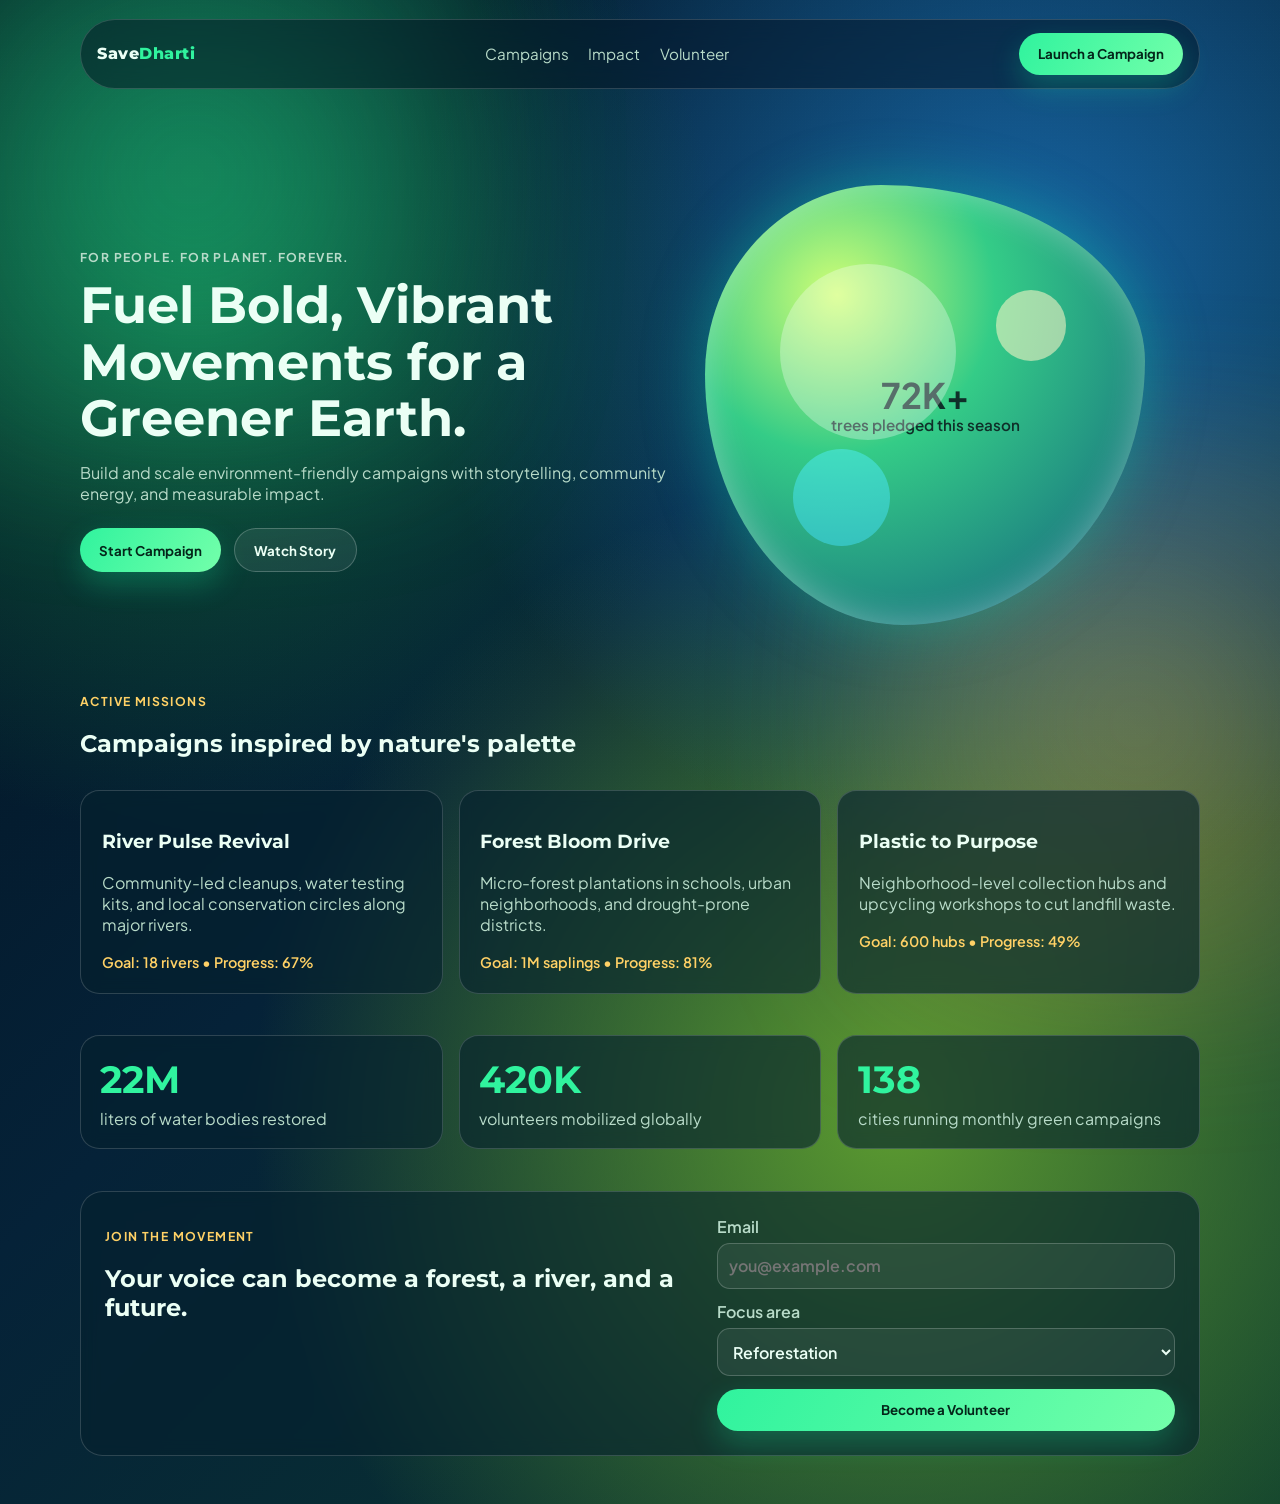
==== index.html @ c8fe9a2b "Create vibrant dynamic campaign website design" ====
<!doctype html>
<html lang="en">
  <head>
    <meta charset="UTF-8" />
    <meta name="viewport" content="width=device-width, initial-scale=1.0" />
    <title>SaveDharti | Nature-Powered Campaigns</title>
    <meta
      name="description"
      content="A dynamic campaign platform for environment-friendly initiatives, reforestation drives, clean water projects, and climate action."
    />
    <link rel="preconnect" href="https://fonts.googleapis.com" />
    <link rel="preconnect" href="https://fonts.gstatic.com" crossorigin />
    <link
      href="https://fonts.googleapis.com/css2?family=Montserrat:wght@400;500;600;700;800&family=Plus+Jakarta+Sans:wght@400;500;600;700&display=swap"
      rel="stylesheet"
    />
    <link rel="stylesheet" href="styles.css" />
  </head>
  <body>
    <div class="aurora aurora-one"></div>
    <div class="aurora aurora-two"></div>
    <div class="grain"></div>

    <header class="site-header">
      <a class="logo" href="#">Save<span>Dharti</span></a>
      <nav>
        <a href="#campaigns">Campaigns</a>
        <a href="#impact">Impact</a>
        <a href="#volunteer">Volunteer</a>
      </nav>
      <button class="cta">Launch a Campaign</button>
    </header>

    <main>
      <section class="hero section">
        <div class="hero-content fade-in-up">
          <p class="eyebrow">For People. For Planet. Forever.</p>
          <h1>Fuel Bold, Vibrant Movements for a Greener Earth.</h1>
          <p>
            Build and scale environment-friendly campaigns with storytelling, community energy, and measurable impact.
          </p>
          <div class="hero-actions">
            <button class="cta">Start Campaign</button>
            <button class="ghost">Watch Story</button>
          </div>
        </div>
        <div class="hero-orb-wrap" aria-hidden="true">
          <div class="hero-orb">
            <span></span><span></span><span></span>
            <p><strong>72K+</strong> trees pledged this season</p>
          </div>
        </div>
      </section>

      <section id="campaigns" class="section campaigns fade-in-up">
        <div class="section-head">
          <p class="eyebrow">Active Missions</p>
          <h2>Campaigns inspired by nature's palette</h2>
        </div>
        <div class="campaign-grid">
          <article class="card">
            <h3>River Pulse Revival</h3>
            <p>Community-led cleanups, water testing kits, and local conservation circles along major rivers.</p>
            <span>Goal: 18 rivers • Progress: 67%</span>
          </article>
          <article class="card">
            <h3>Forest Bloom Drive</h3>
            <p>Micro-forest plantations in schools, urban neighborhoods, and drought-prone districts.</p>
            <span>Goal: 1M saplings • Progress: 81%</span>
          </article>
          <article class="card">
            <h3>Plastic to Purpose</h3>
            <p>Neighborhood-level collection hubs and upcycling workshops to cut landfill waste.</p>
            <span>Goal: 600 hubs • Progress: 49%</span>
          </article>
        </div>
      </section>

      <section id="impact" class="section metrics fade-in-up">
        <div class="metric">
          <h3>22M</h3>
          <p>liters of water bodies restored</p>
        </div>
        <div class="metric">
          <h3>420K</h3>
          <p>volunteers mobilized globally</p>
        </div>
        <div class="metric">
          <h3>138</h3>
          <p>cities running monthly green campaigns</p>
        </div>
      </section>

      <section id="volunteer" class="section volunteer fade-in-up">
        <div>
          <p class="eyebrow">Join the Movement</p>
          <h2>Your voice can become a forest, a river, and a future.</h2>
        </div>
        <form>
          <label>
            Email
            <input type="email" placeholder="you@example.com" required />
          </label>
          <label>
            Focus area
            <select>
              <option>Reforestation</option>
              <option>Clean Water</option>
              <option>Waste Management</option>
              <option>Climate Advocacy</option>
            </select>
          </label>
          <button class="cta" type="submit">Become a Volunteer</button>
        </form>
      </section>
    </main>

    <script src="script.js"></script>
  </body>
</html>
---- styles.css ----
:root {
  --bg: #041020;
  --surface: rgba(6, 33, 46, 0.62);
  --text: #ebfff5;
  --muted: #b8dbc9;
  --accent: #30f39e;
  --sun: #ffd166;
  --leaf: #1ec980;
  --aqua: #13c6df;
}

* {
  box-sizing: border-box;
}

body {
  margin: 0;
  min-height: 100vh;
  color: var(--text);
  background: radial-gradient(circle at 15% 20%, #0f5b39 0, transparent 33%),
    radial-gradient(circle at 80% 18%, #1766a4 0, transparent 38%),
    radial-gradient(circle at 70% 74%, #5c9b30 0, transparent 45%),
    linear-gradient(135deg, #02101d, #052238 45%, #0b3a2e);
  font-family: "Plus Jakarta Sans", system-ui, sans-serif;
  overflow-x: hidden;
}

a {
  color: inherit;
  text-decoration: none;
}

.grain,
.aurora {
  position: fixed;
  pointer-events: none;
  z-index: -1;
}

.grain {
  inset: 0;
  background-image: radial-gradient(rgba(255, 255, 255, 0.08) 1px, transparent 1px);
  background-size: 3px 3px;
  mix-blend-mode: soft-light;
  opacity: 0.24;
}

.aurora {
  width: 38rem;
  height: 38rem;
  filter: blur(70px);
  opacity: 0.5;
  animation: float 15s ease-in-out infinite alternate;
}

.aurora-one {
  top: -8rem;
  left: -7rem;
  background: radial-gradient(circle, rgba(36, 250, 168, 0.82), rgba(11, 131, 158, 0));
}

.aurora-two {
  right: -10rem;
  bottom: -8rem;
  animation-delay: 3s;
  background: radial-gradient(circle, rgba(255, 197, 93, 0.72), rgba(20, 64, 127, 0));
}

.site-header {
  width: min(1120px, 92%);
  margin: 1.2rem auto 0;
  display: flex;
  align-items: center;
  justify-content: space-between;
  gap: 1rem;
  padding: 0.8rem 1rem;
  border: 1px solid rgba(255, 255, 255, 0.16);
  border-radius: 999px;
  background: rgba(3, 19, 35, 0.5);
  backdrop-filter: blur(14px);
}

.logo {
  font-family: "Montserrat", sans-serif;
  font-weight: 800;
  letter-spacing: 0.5px;
}

.logo span {
  color: var(--accent);
}

nav {
  display: flex;
  gap: 1.2rem;
  color: var(--muted);
  font-size: 0.95rem;
}

.section {
  width: min(1120px, 92%);
  margin: 0 auto;
}

.hero {
  padding: 6rem 0 3.5rem;
  display: grid;
  grid-template-columns: 1.2fr 1fr;
  align-items: center;
  gap: 2rem;
}

.eyebrow {
  color: var(--sun);
  text-transform: uppercase;
  letter-spacing: 1.4px;
  font-weight: 700;
  font-size: 0.76rem;
}

h1,
h2,
h3 {
  font-family: "Montserrat", sans-serif;
}

h1 {
  margin: 0.6rem 0 1rem;
  font-size: clamp(2.1rem, 4vw, 4.1rem);
  line-height: 1.1;
}

.hero-content p {
  color: var(--muted);
  max-width: 58ch;
}

.hero-actions {
  margin-top: 1.5rem;
  display: flex;
  gap: 0.8rem;
}

button {
  border: 0;
  border-radius: 999px;
  padding: 0.78rem 1.2rem;
  font-weight: 700;
  font-family: inherit;
  cursor: pointer;
}

.cta {
  color: #04261a;
  background: linear-gradient(120deg, var(--accent), #73ffaa);
  box-shadow: 0 12px 30px rgba(21, 250, 166, 0.24);
}

.ghost {
  color: var(--text);
  border: 1px solid rgba(255, 255, 255, 0.22);
  background: rgba(255, 255, 255, 0.07);
}

.hero-orb {
  position: relative;
  display: grid;
  place-items: center;
  width: min(440px, 100%);
  aspect-ratio: 1;
  border-radius: 40% 60% 55% 45% / 43% 40% 60% 57%;
  background: radial-gradient(circle at 30% 25%, #d2ff75 0%, #34cc87 35%, #11567e 100%);
  box-shadow: inset 0 0 34px rgba(255, 255, 255, 0.35), 0 0 62px rgba(12, 232, 165, 0.35);
  animation: blob 10s linear infinite;
}

.hero-orb span {
  position: absolute;
  border-radius: 50%;
  mix-blend-mode: screen;
}

.hero-orb span:nth-child(1) {
  width: 40%;
  height: 40%;
  top: 18%;
  left: 17%;
  background: rgba(255, 255, 255, 0.3);
}

.hero-orb span:nth-child(2) {
  width: 22%;
  height: 22%;
  bottom: 18%;
  left: 20%;
  background: rgba(34, 171, 255, 0.47);
}

.hero-orb span:nth-child(3) {
  width: 16%;
  height: 16%;
  top: 24%;
  right: 18%;
  background: rgba(255, 223, 137, 0.56);
}

.hero-orb p {
  width: 62%;
  text-align: center;
  font-size: 0.95rem;
  color: #0f2f29;
  font-weight: 600;
}

.hero-orb strong {
  display: block;
  font-size: 2.2rem;
  line-height: 1.1;
}

.section-head {
  max-width: 62ch;
}

.campaign-grid {
  margin-top: 2rem;
  display: grid;
  grid-template-columns: repeat(3, minmax(0, 1fr));
  gap: 1rem;
}

.card,
.metric,
.volunteer {
  border: 1px solid rgba(255, 255, 255, 0.16);
  background: var(--surface);
  backdrop-filter: blur(8px);
}

.card {
  padding: 1.3rem;
  border-radius: 1.2rem;
  transition: transform 250ms ease, border-color 250ms ease;
}

.card:hover {
  transform: translateY(-6px);
  border-color: rgba(48, 243, 158, 0.6);
}

.card p {
  color: var(--muted);
}

.card span {
  color: var(--sun);
  font-size: 0.9rem;
  font-weight: 600;
}

.metrics {
  margin-top: 2.6rem;
  display: grid;
  grid-template-columns: repeat(3, minmax(0, 1fr));
  gap: 1rem;
}

.metric {
  border-radius: 1.2rem;
  padding: 1.2rem;
}

.metric h3 {
  margin: 0;
  font-size: clamp(1.9rem, 3vw, 2.8rem);
  color: var(--accent);
}

.metric p {
  margin: 0.35rem 0 0;
  color: var(--muted);
}

.volunteer {
  margin-top: 2.6rem;
  margin-bottom: 3rem;
  border-radius: 1.4rem;
  padding: 1.5rem;
  display: grid;
  gap: 1rem;
  grid-template-columns: 1.3fr 1fr;
}

form {
  display: grid;
  gap: 0.8rem;
}

label {
  display: grid;
  gap: 0.35rem;
  font-weight: 600;
  color: var(--muted);
}

input,
select {
  border: 1px solid rgba(255, 255, 255, 0.2);
  border-radius: 0.8rem;
  background: rgba(255, 255, 255, 0.06);
  color: var(--text);
  padding: 0.72rem;
  font: inherit;
}

.fade-in-up {
  opacity: 0;
  transform: translateY(24px);
  transition: opacity 650ms ease, transform 650ms ease;
}

.fade-in-up.visible {
  opacity: 1;
  transform: translateY(0);
}

@keyframes blob {
  0% {
    border-radius: 40% 60% 55% 45% / 43% 40% 60% 57%;
  }
  50% {
    border-radius: 58% 42% 35% 65% / 42% 61% 39% 58%;
  }
  100% {
    border-radius: 40% 60% 55% 45% / 43% 40% 60% 57%;
  }
}

@keyframes float {
  from {
    transform: translateY(0px) translateX(0px);
  }
  to {
    transform: translateY(-22px) translateX(18px);
  }
}

@media (max-width: 920px) {
  nav {
    display: none;
  }

  .hero,
  .volunteer {
    grid-template-columns: 1fr;
  }

  .hero {
    padding-top: 4rem;
  }

  .campaign-grid,
  .metrics {
    grid-template-columns: 1fr;
  }
}
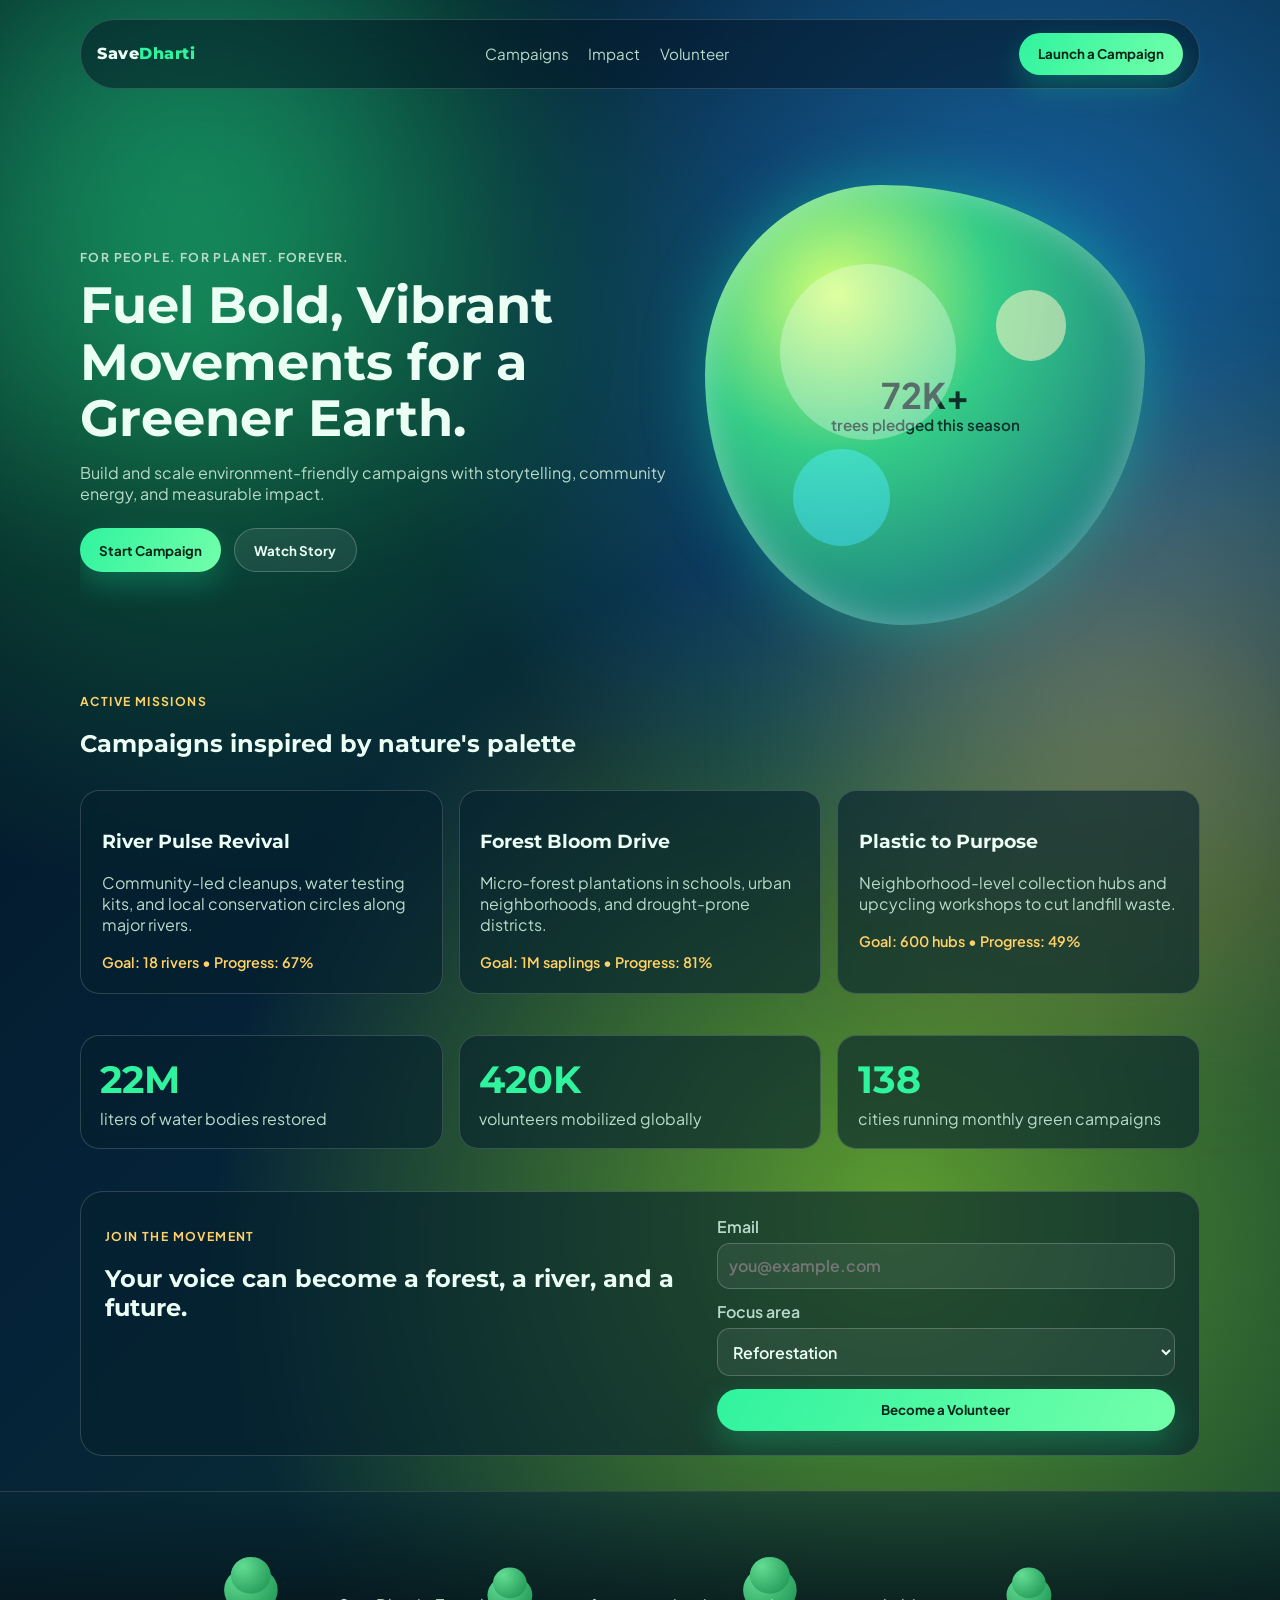
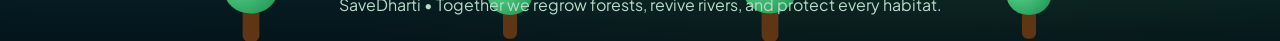
==== commit dd6f88ca: "Refine tiger into hero background with realistic styling" ====
--- a/index.html
+++ b/index.html
@@ -49,6 +49,26 @@
             <span></span><span></span><span></span>
             <p><strong>72K+</strong> trees pledged this season</p>
           </div>
+        </div>
+        <div class="tiger" aria-hidden="true">
+          <span class="tiger-tail"></span>
+          <span class="tiger-body"></span>
+          <span class="tiger-belly"></span>
+          <span class="tiger-stripe stripe-one"></span>
+          <span class="tiger-stripe stripe-two"></span>
+          <span class="tiger-stripe stripe-three"></span>
+          <span class="tiger-stripe stripe-four"></span>
+          <span class="tiger-head">
+            <span class="tiger-ear tiger-ear-left"></span>
+            <span class="tiger-ear tiger-ear-right"></span>
+            <span class="tiger-eye"></span>
+            <span class="tiger-nose"></span>
+            <span class="tiger-muzzle"></span>
+          </span>
+          <span class="tiger-leg leg-one"></span>
+          <span class="tiger-leg leg-two"></span>
+          <span class="tiger-leg leg-three"></span>
+          <span class="tiger-leg leg-four"></span>
         </div>
       </section>
 
@@ -115,6 +135,21 @@
       </section>
     </main>
 
+    <footer class="site-footer">
+      <div class="birds" aria-hidden="true">
+        <span class="bird bird-one"></span>
+        <span class="bird bird-two"></span>
+        <span class="bird bird-three"></span>
+      </div>
+      <div class="tree-line" aria-hidden="true">
+        <span class="tree tree-one"></span>
+        <span class="tree tree-two"></span>
+        <span class="tree tree-three"></span>
+        <span class="tree tree-four"></span>
+      </div>
+      <p>SaveDharti • Together we regrow forests, revive rivers, and protect every habitat.</p>
+    </footer>
+
     <script src="script.js"></script>
   </body>
 </html>
--- a/styles.css
+++ b/styles.css
@@ -23,6 +23,7 @@
     linear-gradient(135deg, #02101d, #052238 45%, #0b3a2e);
   font-family: "Plus Jakarta Sans", system-ui, sans-serif;
   overflow-x: hidden;
+  padding-bottom: 0;
 }
 
 a {
@@ -103,6 +104,8 @@
 }
 
 .hero {
+  position: relative;
+  overflow: hidden;
   padding: 6rem 0 3.5rem;
   display: grid;
   grid-template-columns: 1.2fr 1fr;
@@ -133,6 +136,12 @@
 .hero-content p {
   color: var(--muted);
   max-width: 58ch;
+}
+
+.hero-content,
+.hero-orb-wrap {
+  position: relative;
+  z-index: 2;
 }
 
 .hero-actions {
@@ -283,7 +292,7 @@
 
 .volunteer {
   margin-top: 2.6rem;
-  margin-bottom: 3rem;
+  margin-bottom: 2.2rem;
   border-radius: 1.4rem;
   padding: 1.5rem;
   display: grid;
@@ -324,6 +333,273 @@
   transform: translateY(0);
 }
 
+.tiger {
+  position: absolute;
+  left: -26rem;
+  bottom: 0.9rem;
+  width: 24rem;
+  height: 8.6rem;
+  z-index: 1;
+  opacity: 0.93;
+  pointer-events: none;
+  animation: tigerHeroWalk 18s linear infinite;
+}
+
+.tiger span {
+  position: absolute;
+}
+
+.tiger-body {
+  left: 2.8rem;
+  top: 1.6rem;
+  width: 14.2rem;
+  height: 4.2rem;
+  border-radius: 2.4rem;
+  background: linear-gradient(90deg, #c9761f 0%, #e28a22 34%, #f5a534 72%, #ffbe51 100%);
+  box-shadow: inset -16px -8px 0 rgba(126, 64, 12, 0.28), 0 8px 24px rgba(0, 0, 0, 0.2);
+}
+
+.tiger-belly {
+  left: 4.1rem;
+  top: 3.5rem;
+  width: 10.8rem;
+  height: 2.1rem;
+  border-radius: 999px;
+  background: linear-gradient(90deg, #f7c98b, #ffe1b0);
+}
+
+.tiger-tail {
+  left: 0.3rem;
+  top: 2.4rem;
+  width: 4rem;
+  height: 0.9rem;
+  border-radius: 999px;
+  background: linear-gradient(90deg, #9f5818, #de8e29);
+  transform-origin: right center;
+  animation: tailSwish 0.65s ease-in-out infinite alternate;
+}
+
+.tiger-tail::after {
+  content: "";
+  position: absolute;
+  left: -0.7rem;
+  top: 0;
+  width: 1rem;
+  height: 0.9rem;
+  border-radius: 0.8rem;
+  background: #30200f;
+}
+
+.tiger-head {
+  right: 3.1rem;
+  top: 1.1rem;
+  width: 5.2rem;
+  height: 4.8rem;
+  border-radius: 55% 45% 52% 48%;
+  background: linear-gradient(130deg, #f6b047, #d88225 75%);
+  box-shadow: inset -8px -5px 0 rgba(126, 61, 7, 0.22);
+}
+
+.tiger-ear {
+  top: -0.9rem;
+  width: 1.35rem;
+  height: 1.35rem;
+  border-radius: 50% 50% 35% 35%;
+  background: #d27e25;
+}
+
+.tiger-ear::after {
+  content: "";
+  position: absolute;
+  left: 0.24rem;
+  top: 0.28rem;
+  width: 0.85rem;
+  height: 0.85rem;
+  border-radius: inherit;
+  background: #ffd0a6;
+}
+
+.tiger-ear-left { left: 0.7rem; }
+.tiger-ear-right { right: 0.7rem; }
+
+.tiger-eye {
+  left: 2.9rem;
+  top: 1.8rem;
+  width: 0.8rem;
+  height: 0.38rem;
+  border-top: 3px solid #1d1209;
+  border-radius: 999px;
+}
+
+.tiger-nose {
+  left: 3.36rem;
+  top: 2.78rem;
+  width: 0.56rem;
+  height: 0.42rem;
+  border-radius: 40% 40% 60% 60%;
+  background: #24150d;
+}
+
+.tiger-muzzle {
+  left: 2.55rem;
+  top: 2.5rem;
+  width: 1.9rem;
+  height: 1.3rem;
+  border-radius: 45% 55% 55% 45%;
+  background: #f6d7b2;
+}
+
+.tiger-stripe {
+  width: 0.55rem;
+  height: 2rem;
+  border-radius: 999px;
+  background: rgba(48, 28, 11, 0.76);
+  top: 1.95rem;
+}
+
+.stripe-one { left: 5rem; }
+.stripe-two { left: 7.2rem; }
+.stripe-three { left: 9.3rem; }
+.stripe-four { left: 11.5rem; }
+
+.tiger-leg {
+  top: 5.2rem;
+  width: 1.25rem;
+  height: 2.8rem;
+  border-radius: 0 0 0.95rem 0.95rem;
+  background: linear-gradient(180deg, #e28f2d, #bc6d19);
+  transform-origin: top center;
+  animation: legStep 0.36s ease-in-out infinite alternate;
+}
+
+.tiger-leg::after {
+  content: "";
+  position: absolute;
+  bottom: -0.25rem;
+  left: -0.12rem;
+  width: 1.45rem;
+  height: 0.5rem;
+  border-radius: 999px;
+  background: #f8c888;
+}
+
+.leg-one { left: 5rem; }
+.leg-two { left: 8rem; animation-delay: 0.18s; }
+.leg-three { left: 12rem; animation-delay: 0.1s; }
+.leg-four { left: 14.5rem; animation-delay: 0.26s; }
+
+.site-footer {
+  position: relative;
+  padding: 6.4rem 1rem 1.6rem;
+  text-align: center;
+  border-top: 1px solid rgba(255, 255, 255, 0.18);
+  background: linear-gradient(180deg, rgba(8, 40, 52, 0.55), rgba(5, 20, 25, 0.92));
+  overflow: hidden;
+}
+
+.site-footer p {
+  margin: 0;
+  color: var(--muted);
+  position: relative;
+  z-index: 2;
+}
+
+.birds {
+  position: absolute;
+  inset: 1rem 0 auto;
+  height: 3rem;
+  pointer-events: none;
+}
+
+.bird {
+  position: absolute;
+  width: 2rem;
+  height: 1rem;
+  border-top: 2px solid rgba(235, 255, 245, 0.8);
+  border-radius: 999px;
+  transform: rotate(-6deg);
+  animation: birdFly 13s linear infinite;
+}
+
+.bird::after {
+  content: "";
+  position: absolute;
+  width: 2rem;
+  height: 1rem;
+  border-top: 2px solid rgba(235, 255, 245, 0.8);
+  border-radius: 999px;
+  left: 1.1rem;
+  top: -0.05rem;
+}
+
+.bird-one {
+  left: -8%;
+  top: 0.2rem;
+}
+
+.bird-two {
+  left: -24%;
+  top: 1rem;
+  animation-delay: 3s;
+  transform: scale(0.9);
+}
+
+.bird-three {
+  left: -34%;
+  top: 0.5rem;
+  animation-delay: 6s;
+  transform: scale(1.2);
+}
+
+.tree-line {
+  position: absolute;
+  inset: auto 0 0;
+  height: 5.4rem;
+  display: flex;
+  justify-content: space-evenly;
+  align-items: flex-end;
+}
+
+.tree {
+  position: relative;
+  width: 1rem;
+  height: 2.4rem;
+  background: #5f3513;
+  border-radius: 0.4rem;
+}
+
+.tree::before,
+.tree::after {
+  content: "";
+  position: absolute;
+  left: 50%;
+  transform: translateX(-50%);
+  border-radius: 50%;
+  background: radial-gradient(circle at 30% 25%, #63dd93, #178d4d);
+}
+
+.tree::before {
+  width: 3.2rem;
+  height: 2.8rem;
+  bottom: 1.7rem;
+}
+
+.tree::after {
+  width: 2.4rem;
+  height: 2.2rem;
+  bottom: 2.9rem;
+}
+
+.tree-one,
+.tree-three {
+  transform: scale(1.05);
+}
+
+.tree-two,
+.tree-four {
+  transform: scale(0.88);
+}
+
 @keyframes blob {
   0% {
     border-radius: 40% 60% 55% 45% / 43% 40% 60% 57%;
@@ -345,6 +621,42 @@
   }
 }
 
+@keyframes tigerHeroWalk {
+  from {
+    transform: translateX(0);
+  }
+  to {
+    transform: translateX(calc(100vw + 24rem));
+  }
+}
+
+@keyframes tailSwish {
+  from {
+    transform: rotate(-18deg);
+  }
+  to {
+    transform: rotate(22deg);
+  }
+}
+
+@keyframes legStep {
+  from {
+    transform: rotate(18deg);
+  }
+  to {
+    transform: rotate(-18deg);
+  }
+}
+
+@keyframes birdFly {
+  from {
+    transform: translateX(0) translateY(0);
+  }
+  to {
+    transform: translateX(130vw) translateY(-0.4rem);
+  }
+}
+
 @media (max-width: 920px) {
   nav {
     display: none;
@@ -363,4 +675,11 @@
   .metrics {
     grid-template-columns: 1fr;
   }
-}
+
+  .tiger {
+    width: 16rem;
+    height: 6rem;
+    left: -18rem;
+    bottom: 0.4rem;
+  }
+}
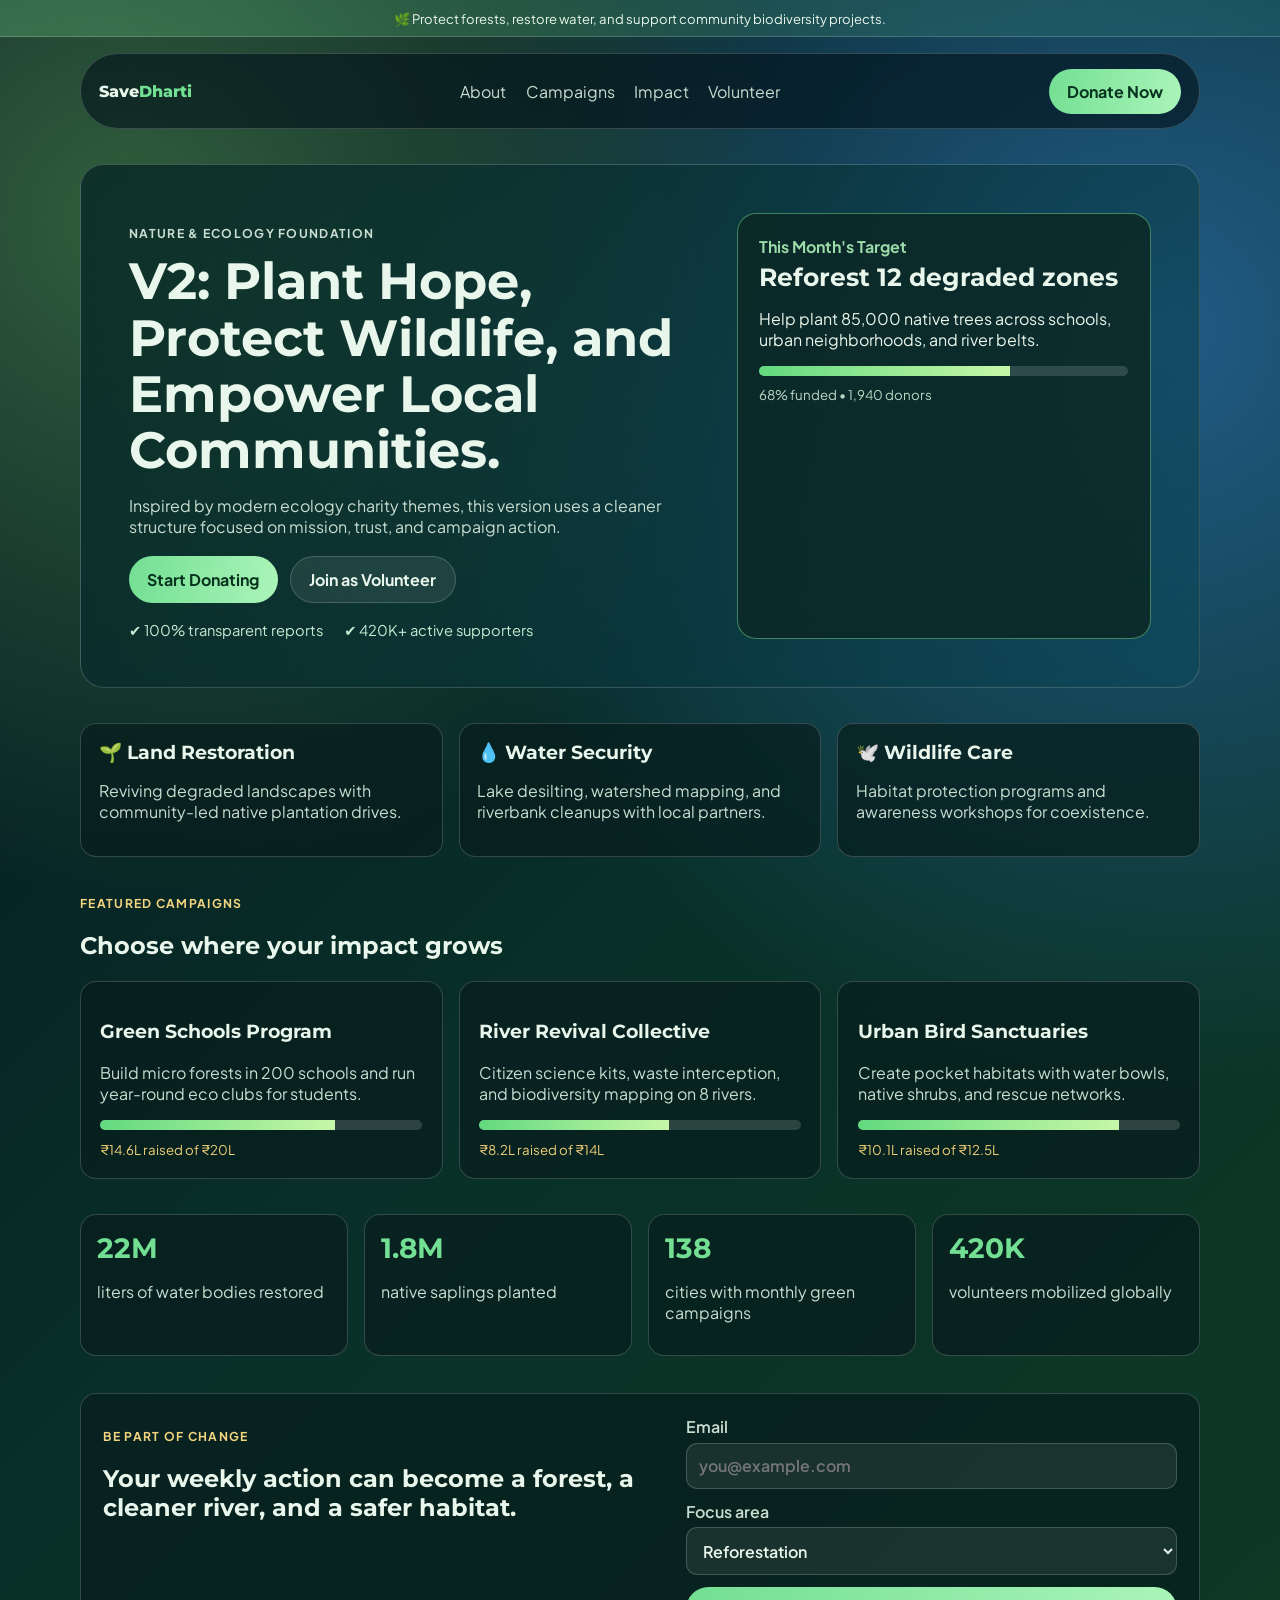
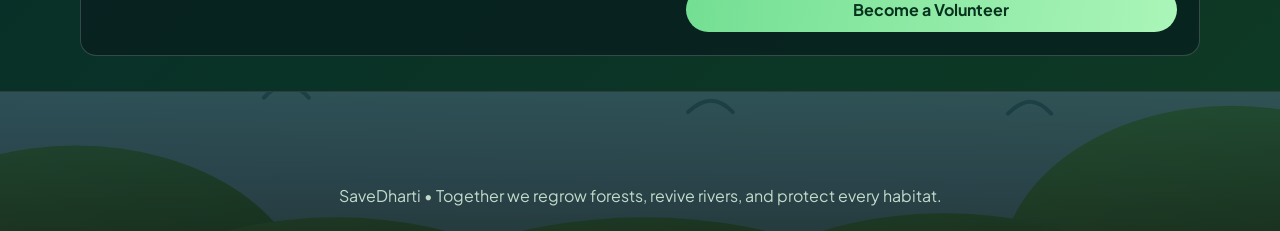
==== commit 121945ae: "Refine GreenEarth into high-fidelity theme-inspired template" ====
--- a/index.html
+++ b/index.html
@@ -17,81 +17,86 @@
     <link rel="stylesheet" href="styles.css" />
   </head>
   <body>
-    <div class="aurora aurora-one"></div>
-    <div class="aurora aurora-two"></div>
-    <div class="grain"></div>
+    <div class="top-strip">🌿 Protect forests, restore water, and support community biodiversity projects.</div>
 
-    <header class="site-header">
+    <header class="site-header section">
       <a class="logo" href="#">Save<span>Dharti</span></a>
       <nav>
+        <a href="#about">About</a>
         <a href="#campaigns">Campaigns</a>
         <a href="#impact">Impact</a>
         <a href="#volunteer">Volunteer</a>
       </nav>
-      <button class="cta">Launch a Campaign</button>
+      <button class="cta">Donate Now</button>
     </header>
 
     <main>
-      <section class="hero section">
-        <div class="hero-content fade-in-up">
-          <p class="eyebrow">For People. For Planet. Forever.</p>
-          <h1>Fuel Bold, Vibrant Movements for a Greener Earth.</h1>
+      <section class="hero section fade-in-up">
+        <div class="hero-copy">
+          <p class="eyebrow">Nature & Ecology Foundation</p>
+          <h1>V2: Plant Hope, Protect Wildlife, and Empower Local Communities.</h1>
           <p>
-            Build and scale environment-friendly campaigns with storytelling, community energy, and measurable impact.
+            Inspired by modern ecology charity themes, this version uses a cleaner structure focused on mission, trust,
+            and campaign action.
           </p>
           <div class="hero-actions">
-            <button class="cta">Start Campaign</button>
-            <button class="ghost">Watch Story</button>
+            <button class="cta">Start Donating</button>
+            <button class="ghost">Join as Volunteer</button>
+          </div>
+          <div class="hero-trust">
+            <span>✔ 100% transparent reports</span>
+            <span>✔ 420K+ active supporters</span>
           </div>
         </div>
-        <div class="hero-orb-wrap" aria-hidden="true">
-          <div class="hero-orb">
-            <span></span><span></span><span></span>
-            <p><strong>72K+</strong> trees pledged this season</p>
+        <aside class="hero-panel">
+          <p class="panel-kicker">This Month's Target</p>
+          <h2>Reforest 12 degraded zones</h2>
+          <p>Help plant 85,000 native trees across schools, urban neighborhoods, and river belts.</p>
+          <div class="progress-wrap" aria-label="Reforestation progress">
+            <div class="progress-bar"><span style="width: 68%"></span></div>
+            <small>68% funded • 1,940 donors</small>
           </div>
-        </div>
-        <div class="tiger" aria-hidden="true">
-          <span class="tiger-tail"></span>
-          <span class="tiger-body"></span>
-          <span class="tiger-belly"></span>
-          <span class="tiger-stripe stripe-one"></span>
-          <span class="tiger-stripe stripe-two"></span>
-          <span class="tiger-stripe stripe-three"></span>
-          <span class="tiger-stripe stripe-four"></span>
-          <span class="tiger-head">
-            <span class="tiger-ear tiger-ear-left"></span>
-            <span class="tiger-ear tiger-ear-right"></span>
-            <span class="tiger-eye"></span>
-            <span class="tiger-nose"></span>
-            <span class="tiger-muzzle"></span>
-          </span>
-          <span class="tiger-leg leg-one"></span>
-          <span class="tiger-leg leg-two"></span>
-          <span class="tiger-leg leg-three"></span>
-          <span class="tiger-leg leg-four"></span>
-        </div>
+        </aside>
+      </section>
+
+      <section id="about" class="section pillars fade-in-up">
+        <article>
+          <h3>🌱 Land Restoration</h3>
+          <p>Reviving degraded landscapes with community-led native plantation drives.</p>
+        </article>
+        <article>
+          <h3>💧 Water Security</h3>
+          <p>Lake desilting, watershed mapping, and riverbank cleanups with local partners.</p>
+        </article>
+        <article>
+          <h3>🕊️ Wildlife Care</h3>
+          <p>Habitat protection programs and awareness workshops for coexistence.</p>
+        </article>
       </section>
 
       <section id="campaigns" class="section campaigns fade-in-up">
         <div class="section-head">
-          <p class="eyebrow">Active Missions</p>
-          <h2>Campaigns inspired by nature's palette</h2>
+          <p class="eyebrow">Featured Campaigns</p>
+          <h2>Choose where your impact grows</h2>
         </div>
         <div class="campaign-grid">
           <article class="card">
-            <h3>River Pulse Revival</h3>
-            <p>Community-led cleanups, water testing kits, and local conservation circles along major rivers.</p>
-            <span>Goal: 18 rivers • Progress: 67%</span>
+            <h3>Green Schools Program</h3>
+            <p>Build micro forests in 200 schools and run year-round eco clubs for students.</p>
+            <div class="mini-progress"><span style="width: 73%"></span></div>
+            <small>₹14.6L raised of ₹20L</small>
           </article>
           <article class="card">
-            <h3>Forest Bloom Drive</h3>
-            <p>Micro-forest plantations in schools, urban neighborhoods, and drought-prone districts.</p>
-            <span>Goal: 1M saplings • Progress: 81%</span>
+            <h3>River Revival Collective</h3>
+            <p>Citizen science kits, waste interception, and biodiversity mapping on 8 rivers.</p>
+            <div class="mini-progress"><span style="width: 59%"></span></div>
+            <small>₹8.2L raised of ₹14L</small>
           </article>
           <article class="card">
-            <h3>Plastic to Purpose</h3>
-            <p>Neighborhood-level collection hubs and upcycling workshops to cut landfill waste.</p>
-            <span>Goal: 600 hubs • Progress: 49%</span>
+            <h3>Urban Bird Sanctuaries</h3>
+            <p>Create pocket habitats with water bowls, native shrubs, and rescue networks.</p>
+            <div class="mini-progress"><span style="width: 81%"></span></div>
+            <small>₹10.1L raised of ₹12.5L</small>
           </article>
         </div>
       </section>
@@ -102,19 +107,23 @@
           <p>liters of water bodies restored</p>
         </div>
         <div class="metric">
-          <h3>420K</h3>
-          <p>volunteers mobilized globally</p>
+          <h3>1.8M</h3>
+          <p>native saplings planted</p>
         </div>
         <div class="metric">
           <h3>138</h3>
-          <p>cities running monthly green campaigns</p>
+          <p>cities with monthly green campaigns</p>
+        </div>
+        <div class="metric">
+          <h3>420K</h3>
+          <p>volunteers mobilized globally</p>
         </div>
       </section>
 
       <section id="volunteer" class="section volunteer fade-in-up">
         <div>
-          <p class="eyebrow">Join the Movement</p>
-          <h2>Your voice can become a forest, a river, and a future.</h2>
+          <p class="eyebrow">Be part of change</p>
+          <h2>Your weekly action can become a forest, a cleaner river, and a safer habitat.</h2>
         </div>
         <form>
           <label>
@@ -127,7 +136,7 @@
               <option>Reforestation</option>
               <option>Clean Water</option>
               <option>Waste Management</option>
-              <option>Climate Advocacy</option>
+              <option>Wildlife Protection</option>
             </select>
           </label>
           <button class="cta" type="submit">Become a Volunteer</button>
@@ -141,12 +150,6 @@
         <span class="bird bird-two"></span>
         <span class="bird bird-three"></span>
       </div>
-      <div class="tree-line" aria-hidden="true">
-        <span class="tree tree-one"></span>
-        <span class="tree tree-two"></span>
-        <span class="tree tree-three"></span>
-        <span class="tree tree-four"></span>
-      </div>
       <p>SaveDharti • Together we regrow forests, revive rivers, and protect every habitat.</p>
     </footer>
 
--- a/styles.css
+++ b/styles.css
@@ -1,12 +1,10 @@
 :root {
-  --bg: #041020;
-  --surface: rgba(6, 33, 46, 0.62);
-  --text: #ebfff5;
-  --muted: #b8dbc9;
-  --accent: #30f39e;
-  --sun: #ffd166;
-  --leaf: #1ec980;
-  --aqua: #13c6df;
+  --text: #e9f6eb;
+  --muted: #c9ddd0;
+  --accent: #73df93;
+  --accent-strong: #35ba66;
+  --card: rgba(8, 30, 30, 0.72);
+  --line: rgba(255, 255, 255, 0.18);
 }
 
 * {
@@ -17,13 +15,17 @@
   margin: 0;
   min-height: 100vh;
   color: var(--text);
-  background: radial-gradient(circle at 15% 20%, #0f5b39 0, transparent 33%),
-    radial-gradient(circle at 80% 18%, #1766a4 0, transparent 38%),
-    radial-gradient(circle at 70% 74%, #5c9b30 0, transparent 45%),
-    linear-gradient(135deg, #02101d, #052238 45%, #0b3a2e);
   font-family: "Plus Jakarta Sans", system-ui, sans-serif;
-  overflow-x: hidden;
-  padding-bottom: 0;
+  background: radial-gradient(circle at 10% 12%, #315f3d 0, transparent 34%),
+    radial-gradient(circle at 90% 18%, #215b87 0, transparent 40%),
+    linear-gradient(135deg, #061521, #083028 50%, #0f3a24);
+}
+
+h1,
+h2,
+h3,
+.logo {
+  font-family: "Montserrat", sans-serif;
 }
 
 a {
@@ -31,60 +33,33 @@
   text-decoration: none;
 }
 
-.grain,
-.aurora {
-  position: fixed;
-  pointer-events: none;
-  z-index: -1;
-}
-
-.grain {
-  inset: 0;
-  background-image: radial-gradient(rgba(255, 255, 255, 0.08) 1px, transparent 1px);
-  background-size: 3px 3px;
-  mix-blend-mode: soft-light;
-  opacity: 0.24;
-}
-
-.aurora {
-  width: 38rem;
-  height: 38rem;
-  filter: blur(70px);
-  opacity: 0.5;
-  animation: float 15s ease-in-out infinite alternate;
-}
-
-.aurora-one {
-  top: -8rem;
-  left: -7rem;
-  background: radial-gradient(circle, rgba(36, 250, 168, 0.82), rgba(11, 131, 158, 0));
-}
-
-.aurora-two {
-  right: -10rem;
-  bottom: -8rem;
-  animation-delay: 3s;
-  background: radial-gradient(circle, rgba(255, 197, 93, 0.72), rgba(20, 64, 127, 0));
+.section {
+  width: min(1120px, 92%);
+  margin: 0 auto;
+}
+
+.top-strip {
+  text-align: center;
+  font-size: 0.82rem;
+  padding: 0.6rem 1rem;
+  background: linear-gradient(90deg, rgba(115, 223, 147, 0.26), rgba(56, 160, 121, 0.14));
+  border-bottom: 1px solid var(--line);
 }
 
 .site-header {
-  width: min(1120px, 92%);
-  margin: 1.2rem auto 0;
+  margin-top: 1rem;
+  padding: 0.9rem 1.1rem;
+  border: 1px solid var(--line);
+  border-radius: 999px;
   display: flex;
   align-items: center;
   justify-content: space-between;
-  gap: 1rem;
-  padding: 0.8rem 1rem;
-  border: 1px solid rgba(255, 255, 255, 0.16);
-  border-radius: 999px;
-  background: rgba(3, 19, 35, 0.5);
-  backdrop-filter: blur(14px);
+  background: rgba(2, 18, 26, 0.62);
+  backdrop-filter: blur(10px);
 }
 
 .logo {
-  font-family: "Montserrat", sans-serif;
   font-weight: 800;
-  letter-spacing: 0.5px;
 }
 
 .logo span {
@@ -95,228 +70,213 @@
   display: flex;
   gap: 1.2rem;
   color: var(--muted);
-  font-size: 0.95rem;
-}
-
-.section {
-  width: min(1120px, 92%);
-  margin: 0 auto;
+}
+
+button {
+  border: 0;
+  font: inherit;
+  border-radius: 999px;
+  padding: 0.75rem 1.15rem;
+  font-weight: 700;
+  cursor: pointer;
+}
+
+.cta {
+  color: #08331e;
+  background: linear-gradient(100deg, var(--accent), #abf5b9);
+}
+
+.ghost {
+  color: var(--text);
+  border: 1px solid var(--line);
+  background: rgba(255, 255, 255, 0.08);
 }
 
 .hero {
-  position: relative;
-  overflow: hidden;
-  padding: 6rem 0 3.5rem;
-  display: grid;
-  grid-template-columns: 1.2fr 1fr;
-  align-items: center;
+  margin-top: 2.2rem;
+  padding: 3rem;
+  border-radius: 1.5rem;
+  border: 1px solid var(--line);
+  background: linear-gradient(120deg, rgba(8, 41, 36, 0.85), rgba(10, 70, 90, 0.5));
+  display: grid;
+  grid-template-columns: 1.25fr 0.9fr;
   gap: 2rem;
 }
 
 .eyebrow {
-  color: var(--sun);
+  letter-spacing: 1.3px;
   text-transform: uppercase;
-  letter-spacing: 1.4px;
   font-weight: 700;
   font-size: 0.76rem;
-}
-
-h1,
-h2,
-h3 {
-  font-family: "Montserrat", sans-serif;
-}
-
-h1 {
-  margin: 0.6rem 0 1rem;
-  font-size: clamp(2.1rem, 4vw, 4.1rem);
+  color: #f3d47f;
+}
+
+.hero h1 {
+  margin: 0.65rem 0 1rem;
+  font-size: clamp(2rem, 4vw, 3.6rem);
   line-height: 1.1;
 }
 
-.hero-content p {
+.hero-copy p {
   color: var(--muted);
-  max-width: 58ch;
-}
-
-.hero-content,
-.hero-orb-wrap {
-  position: relative;
-  z-index: 2;
 }
 
 .hero-actions {
-  margin-top: 1.5rem;
+  margin-top: 1.2rem;
   display: flex;
-  gap: 0.8rem;
-}
-
-button {
-  border: 0;
-  border-radius: 999px;
-  padding: 0.78rem 1.2rem;
+  gap: 0.75rem;
+}
+
+.hero-trust {
+  margin-top: 1.1rem;
+  display: flex;
+  gap: 1.3rem;
+  flex-wrap: wrap;
+  color: #c7ead2;
+  font-size: 0.92rem;
+}
+
+.hero-panel {
+  border-radius: 1.2rem;
+  border: 1px solid rgba(115, 223, 147, 0.5);
+  background: rgba(11, 39, 35, 0.82);
+  padding: 1.35rem;
+}
+
+.hero-panel h2 {
+  margin: 0.35rem 0 0.7rem;
+  font-size: 1.55rem;
+}
+
+.panel-kicker {
+  color: #9ad9a8;
+  margin: 0;
   font-weight: 700;
-  font-family: inherit;
-  cursor: pointer;
-}
-
-.cta {
-  color: #04261a;
-  background: linear-gradient(120deg, var(--accent), #73ffaa);
-  box-shadow: 0 12px 30px rgba(21, 250, 166, 0.24);
-}
-
-.ghost {
-  color: var(--text);
-  border: 1px solid rgba(255, 255, 255, 0.22);
-  background: rgba(255, 255, 255, 0.07);
-}
-
-.hero-orb {
-  position: relative;
-  display: grid;
-  place-items: center;
-  width: min(440px, 100%);
-  aspect-ratio: 1;
-  border-radius: 40% 60% 55% 45% / 43% 40% 60% 57%;
-  background: radial-gradient(circle at 30% 25%, #d2ff75 0%, #34cc87 35%, #11567e 100%);
-  box-shadow: inset 0 0 34px rgba(255, 255, 255, 0.35), 0 0 62px rgba(12, 232, 165, 0.35);
-  animation: blob 10s linear infinite;
-}
-
-.hero-orb span {
-  position: absolute;
-  border-radius: 50%;
-  mix-blend-mode: screen;
-}
-
-.hero-orb span:nth-child(1) {
-  width: 40%;
-  height: 40%;
-  top: 18%;
-  left: 17%;
-  background: rgba(255, 255, 255, 0.3);
-}
-
-.hero-orb span:nth-child(2) {
-  width: 22%;
-  height: 22%;
-  bottom: 18%;
-  left: 20%;
-  background: rgba(34, 171, 255, 0.47);
-}
-
-.hero-orb span:nth-child(3) {
-  width: 16%;
-  height: 16%;
-  top: 24%;
-  right: 18%;
-  background: rgba(255, 223, 137, 0.56);
-}
-
-.hero-orb p {
-  width: 62%;
-  text-align: center;
-  font-size: 0.95rem;
-  color: #0f2f29;
-  font-weight: 600;
-}
-
-.hero-orb strong {
+}
+
+.progress-wrap small {
+  color: #b9d8c5;
+}
+
+.progress-bar,
+.mini-progress {
+  height: 0.62rem;
+  border-radius: 999px;
+  background: rgba(255, 255, 255, 0.15);
+  overflow: hidden;
+}
+
+.progress-bar {
+  margin: 0.9rem 0 0.45rem;
+}
+
+.progress-bar span,
+.mini-progress span {
   display: block;
-  font-size: 2.2rem;
-  line-height: 1.1;
-}
-
-.section-head {
-  max-width: 62ch;
-}
-
-.campaign-grid {
-  margin-top: 2rem;
+  height: 100%;
+  background: linear-gradient(90deg, #63d97f, #c6f7a8);
+}
+
+.pillars {
+  margin-top: 2.2rem;
   display: grid;
   grid-template-columns: repeat(3, minmax(0, 1fr));
   gap: 1rem;
 }
 
+.pillars article,
 .card,
 .metric,
 .volunteer {
-  border: 1px solid rgba(255, 255, 255, 0.16);
-  background: var(--surface);
-  backdrop-filter: blur(8px);
-}
-
-.card {
-  padding: 1.3rem;
-  border-radius: 1.2rem;
-  transition: transform 250ms ease, border-color 250ms ease;
-}
-
-.card:hover {
-  transform: translateY(-6px);
-  border-color: rgba(48, 243, 158, 0.6);
-}
-
-.card p {
+  border: 1px solid var(--line);
+  background: var(--card);
+  border-radius: 1rem;
+}
+
+.pillars article {
+  padding: 1.1rem;
+}
+
+.pillars h3 {
+  margin: 0 0 0.45rem;
+}
+
+.pillars p,
+.card p,
+.metric p {
   color: var(--muted);
 }
 
-.card span {
-  color: var(--sun);
-  font-size: 0.9rem;
-  font-weight: 600;
-}
-
-.metrics {
-  margin-top: 2.6rem;
+.campaigns {
+  margin-top: 2.4rem;
+}
+
+.section-head {
+  max-width: 60ch;
+}
+
+.campaign-grid {
+  margin-top: 1.3rem;
   display: grid;
   grid-template-columns: repeat(3, minmax(0, 1fr));
   gap: 1rem;
 }
 
+.card {
+  padding: 1.2rem;
+}
+
+.mini-progress {
+  margin: 0.85rem 0 0.5rem;
+}
+
+.card small {
+  color: #f0cf78;
+}
+
+.metrics {
+  margin-top: 2.2rem;
+  display: grid;
+  grid-template-columns: repeat(4, minmax(0, 1fr));
+  gap: 1rem;
+}
+
 .metric {
-  border-radius: 1.2rem;
-  padding: 1.2rem;
+  padding: 1rem;
 }
 
 .metric h3 {
   margin: 0;
-  font-size: clamp(1.9rem, 3vw, 2.8rem);
+  font-size: clamp(1.6rem, 2.2vw, 2.6rem);
   color: var(--accent);
 }
 
-.metric p {
-  margin: 0.35rem 0 0;
+.volunteer {
+  margin-top: 2.3rem;
+  margin-bottom: 2.2rem;
+  padding: 1.4rem;
+  display: grid;
+  grid-template-columns: 1.15fr 1fr;
+  gap: 1.2rem;
+}
+
+form {
+  display: grid;
+  gap: 0.75rem;
+}
+
+label {
+  display: grid;
+  gap: 0.35rem;
   color: var(--muted);
-}
-
-.volunteer {
-  margin-top: 2.6rem;
-  margin-bottom: 2.2rem;
-  border-radius: 1.4rem;
-  padding: 1.5rem;
-  display: grid;
-  gap: 1rem;
-  grid-template-columns: 1.3fr 1fr;
-}
-
-form {
-  display: grid;
-  gap: 0.8rem;
-}
-
-label {
-  display: grid;
-  gap: 0.35rem;
   font-weight: 600;
-  color: var(--muted);
 }
 
 input,
 select {
-  border: 1px solid rgba(255, 255, 255, 0.2);
-  border-radius: 0.8rem;
-  background: rgba(255, 255, 255, 0.06);
+  border: 1px solid var(--line);
+  border-radius: 0.7rem;
+  background: rgba(255, 255, 255, 0.07);
   color: var(--text);
   padding: 0.72rem;
   font: inherit;
@@ -324,7 +284,7 @@
 
 .fade-in-up {
   opacity: 0;
-  transform: translateY(24px);
+  transform: translateY(20px);
   transition: opacity 650ms ease, transform 650ms ease;
 }
 
@@ -333,173 +293,28 @@
   transform: translateY(0);
 }
 
-.tiger {
-  position: absolute;
-  left: -26rem;
-  bottom: 0.9rem;
-  width: 24rem;
-  height: 8.6rem;
-  z-index: 1;
-  opacity: 0.93;
-  pointer-events: none;
-  animation: tigerHeroWalk 18s linear infinite;
-}
-
-.tiger span {
-  position: absolute;
-}
-
-.tiger-body {
-  left: 2.8rem;
-  top: 1.6rem;
-  width: 14.2rem;
-  height: 4.2rem;
-  border-radius: 2.4rem;
-  background: linear-gradient(90deg, #c9761f 0%, #e28a22 34%, #f5a534 72%, #ffbe51 100%);
-  box-shadow: inset -16px -8px 0 rgba(126, 64, 12, 0.28), 0 8px 24px rgba(0, 0, 0, 0.2);
-}
-
-.tiger-belly {
-  left: 4.1rem;
-  top: 3.5rem;
-  width: 10.8rem;
-  height: 2.1rem;
-  border-radius: 999px;
-  background: linear-gradient(90deg, #f7c98b, #ffe1b0);
-}
-
-.tiger-tail {
-  left: 0.3rem;
-  top: 2.4rem;
-  width: 4rem;
-  height: 0.9rem;
-  border-radius: 999px;
-  background: linear-gradient(90deg, #9f5818, #de8e29);
-  transform-origin: right center;
-  animation: tailSwish 0.65s ease-in-out infinite alternate;
-}
-
-.tiger-tail::after {
+.site-footer {
+  position: relative;
+  overflow: hidden;
+  text-align: center;
+  border-top: 1px solid var(--line);
+  padding: 5.8rem 1rem 1.6rem;
+  background: linear-gradient(180deg, rgba(9, 37, 39, 0.55), rgba(3, 15, 15, 0.92));
+  isolation: isolate;
+}
+
+.site-footer::before {
   content: "";
   position: absolute;
-  left: -0.7rem;
-  top: 0;
-  width: 1rem;
-  height: 0.9rem;
-  border-radius: 0.8rem;
-  background: #30200f;
-}
-
-.tiger-head {
-  right: 3.1rem;
-  top: 1.1rem;
-  width: 5.2rem;
-  height: 4.8rem;
-  border-radius: 55% 45% 52% 48%;
-  background: linear-gradient(130deg, #f6b047, #d88225 75%);
-  box-shadow: inset -8px -5px 0 rgba(126, 61, 7, 0.22);
-}
-
-.tiger-ear {
-  top: -0.9rem;
-  width: 1.35rem;
-  height: 1.35rem;
-  border-radius: 50% 50% 35% 35%;
-  background: #d27e25;
-}
-
-.tiger-ear::after {
-  content: "";
-  position: absolute;
-  left: 0.24rem;
-  top: 0.28rem;
-  width: 0.85rem;
-  height: 0.85rem;
-  border-radius: inherit;
-  background: #ffd0a6;
-}
-
-.tiger-ear-left { left: 0.7rem; }
-.tiger-ear-right { right: 0.7rem; }
-
-.tiger-eye {
-  left: 2.9rem;
-  top: 1.8rem;
-  width: 0.8rem;
-  height: 0.38rem;
-  border-top: 3px solid #1d1209;
-  border-radius: 999px;
-}
-
-.tiger-nose {
-  left: 3.36rem;
-  top: 2.78rem;
-  width: 0.56rem;
-  height: 0.42rem;
-  border-radius: 40% 40% 60% 60%;
-  background: #24150d;
-}
-
-.tiger-muzzle {
-  left: 2.55rem;
-  top: 2.5rem;
-  width: 1.9rem;
-  height: 1.3rem;
-  border-radius: 45% 55% 55% 45%;
-  background: #f6d7b2;
-}
-
-.tiger-stripe {
-  width: 0.55rem;
-  height: 2rem;
-  border-radius: 999px;
-  background: rgba(48, 28, 11, 0.76);
-  top: 1.95rem;
-}
-
-.stripe-one { left: 5rem; }
-.stripe-two { left: 7.2rem; }
-.stripe-three { left: 9.3rem; }
-.stripe-four { left: 11.5rem; }
-
-.tiger-leg {
-  top: 5.2rem;
-  width: 1.25rem;
-  height: 2.8rem;
-  border-radius: 0 0 0.95rem 0.95rem;
-  background: linear-gradient(180deg, #e28f2d, #bc6d19);
-  transform-origin: top center;
-  animation: legStep 0.36s ease-in-out infinite alternate;
-}
-
-.tiger-leg::after {
-  content: "";
-  position: absolute;
-  bottom: -0.25rem;
-  left: -0.12rem;
-  width: 1.45rem;
-  height: 0.5rem;
-  border-radius: 999px;
-  background: #f8c888;
-}
-
-.leg-one { left: 5rem; }
-.leg-two { left: 8rem; animation-delay: 0.18s; }
-.leg-three { left: 12rem; animation-delay: 0.1s; }
-.leg-four { left: 14.5rem; animation-delay: 0.26s; }
-
-.site-footer {
-  position: relative;
-  padding: 6.4rem 1rem 1.6rem;
-  text-align: center;
-  border-top: 1px solid rgba(255, 255, 255, 0.18);
-  background: linear-gradient(180deg, rgba(8, 40, 52, 0.55), rgba(5, 20, 25, 0.92));
-  overflow: hidden;
+  inset: 0;
+  background: url("assets/footer-forest-bg.svg") center/cover no-repeat;
+  opacity: 0.22;
+  z-index: 0;
 }
 
 .site-footer p {
   margin: 0;
-  color: var(--muted);
+  color: #c3dacb;
   position: relative;
   z-index: 2;
 }
@@ -509,143 +324,44 @@
   inset: 1rem 0 auto;
   height: 3rem;
   pointer-events: none;
+  z-index: 1;
 }
 
 .bird {
   position: absolute;
   width: 2rem;
   height: 1rem;
-  border-top: 2px solid rgba(235, 255, 245, 0.8);
-  border-radius: 999px;
-  transform: rotate(-6deg);
-  animation: birdFly 13s linear infinite;
+  border-top: 2px solid rgba(235, 255, 245, 0.82);
+  border-radius: 999px;
+  animation: birdFly 12s linear infinite;
 }
 
 .bird::after {
   content: "";
   position: absolute;
+  left: 1.1rem;
+  top: 0;
   width: 2rem;
   height: 1rem;
-  border-top: 2px solid rgba(235, 255, 245, 0.8);
-  border-radius: 999px;
-  left: 1.1rem;
-  top: -0.05rem;
+  border-top: 2px solid rgba(235, 255, 245, 0.82);
+  border-radius: 999px;
 }
 
 .bird-one {
   left: -8%;
-  top: 0.2rem;
+  top: 0.15rem;
 }
 
 .bird-two {
   left: -24%;
-  top: 1rem;
-  animation-delay: 3s;
-  transform: scale(0.9);
+  top: 0.95rem;
+  animation-delay: 2.8s;
 }
 
 .bird-three {
   left: -34%;
-  top: 0.5rem;
-  animation-delay: 6s;
-  transform: scale(1.2);
-}
-
-.tree-line {
-  position: absolute;
-  inset: auto 0 0;
-  height: 5.4rem;
-  display: flex;
-  justify-content: space-evenly;
-  align-items: flex-end;
-}
-
-.tree {
-  position: relative;
-  width: 1rem;
-  height: 2.4rem;
-  background: #5f3513;
-  border-radius: 0.4rem;
-}
-
-.tree::before,
-.tree::after {
-  content: "";
-  position: absolute;
-  left: 50%;
-  transform: translateX(-50%);
-  border-radius: 50%;
-  background: radial-gradient(circle at 30% 25%, #63dd93, #178d4d);
-}
-
-.tree::before {
-  width: 3.2rem;
-  height: 2.8rem;
-  bottom: 1.7rem;
-}
-
-.tree::after {
-  width: 2.4rem;
-  height: 2.2rem;
-  bottom: 2.9rem;
-}
-
-.tree-one,
-.tree-three {
-  transform: scale(1.05);
-}
-
-.tree-two,
-.tree-four {
-  transform: scale(0.88);
-}
-
-@keyframes blob {
-  0% {
-    border-radius: 40% 60% 55% 45% / 43% 40% 60% 57%;
-  }
-  50% {
-    border-radius: 58% 42% 35% 65% / 42% 61% 39% 58%;
-  }
-  100% {
-    border-radius: 40% 60% 55% 45% / 43% 40% 60% 57%;
-  }
-}
-
-@keyframes float {
-  from {
-    transform: translateY(0px) translateX(0px);
-  }
-  to {
-    transform: translateY(-22px) translateX(18px);
-  }
-}
-
-@keyframes tigerHeroWalk {
-  from {
-    transform: translateX(0);
-  }
-  to {
-    transform: translateX(calc(100vw + 24rem));
-  }
-}
-
-@keyframes tailSwish {
-  from {
-    transform: rotate(-18deg);
-  }
-  to {
-    transform: rotate(22deg);
-  }
-}
-
-@keyframes legStep {
-  from {
-    transform: rotate(18deg);
-  }
-  to {
-    transform: rotate(-18deg);
-  }
+  top: 0.45rem;
+  animation-delay: 5.4s;
 }
 
 @keyframes birdFly {
@@ -653,7 +369,7 @@
     transform: translateX(0) translateY(0);
   }
   to {
-    transform: translateX(130vw) translateY(-0.4rem);
+    transform: translateX(130vw) translateY(-0.35rem);
   }
 }
 
@@ -665,21 +381,16 @@
   .hero,
   .volunteer {
     grid-template-columns: 1fr;
-  }
-
-  .hero {
-    padding-top: 4rem;
-  }
-
+    padding: 1.2rem;
+  }
+
+  .pillars,
   .campaign-grid,
   .metrics {
     grid-template-columns: 1fr;
   }
 
-  .tiger {
-    width: 16rem;
-    height: 6rem;
-    left: -18rem;
-    bottom: 0.4rem;
-  }
-}
+  .site-header {
+    gap: 0.6rem;
+  }
+}
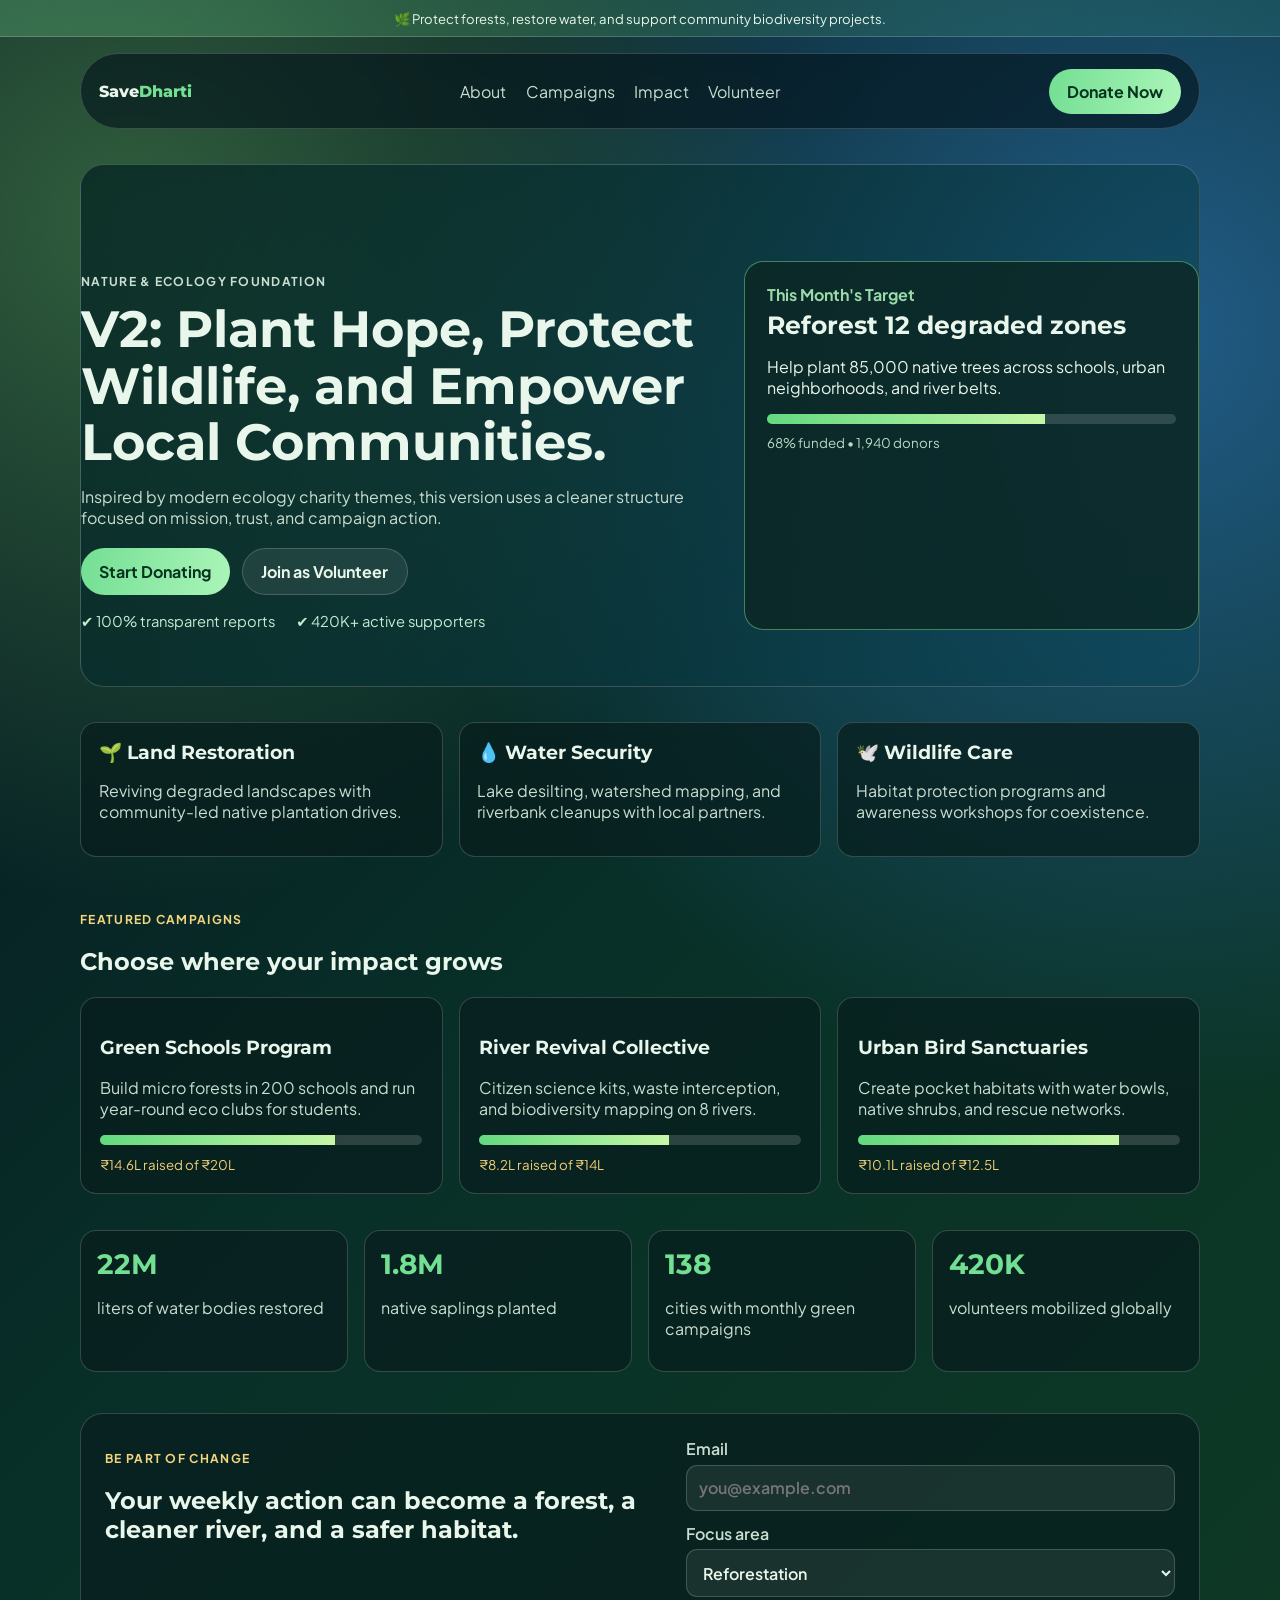
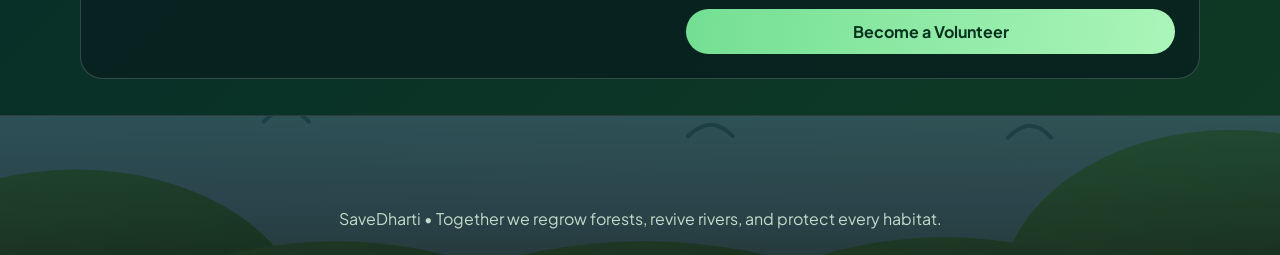
==== commit e6817fa1: "Merge branch 'main' into codex/create-animated-tiger-and-footer-elements-7qflhv" ====
--- a/index.html
+++ b/index.html
@@ -72,6 +72,27 @@
           <h3>🕊️ Wildlife Care</h3>
           <p>Habitat protection programs and awareness workshops for coexistence.</p>
         </article>
+
+        <div class="tiger" aria-hidden="true">
+          <span class="tiger-tail"></span>
+          <span class="tiger-body"></span>
+          <span class="tiger-belly"></span>
+          <span class="tiger-stripe stripe-one"></span>
+          <span class="tiger-stripe stripe-two"></span>
+          <span class="tiger-stripe stripe-three"></span>
+          <span class="tiger-stripe stripe-four"></span>
+          <span class="tiger-head">
+            <span class="tiger-ear tiger-ear-left"></span>
+            <span class="tiger-ear tiger-ear-right"></span>
+            <span class="tiger-eye"></span>
+            <span class="tiger-nose"></span>
+            <span class="tiger-muzzle"></span>
+          </span>
+          <span class="tiger-leg leg-one"></span>
+          <span class="tiger-leg leg-two"></span>
+          <span class="tiger-leg leg-three"></span>
+          <span class="tiger-leg leg-four"></span>
+        </div>
       </section>
 
       <section id="campaigns" class="section campaigns fade-in-up">
@@ -150,6 +171,13 @@
         <span class="bird bird-two"></span>
         <span class="bird bird-three"></span>
       </div>
+
+      <div class="tree-line" aria-hidden="true">
+        <span class="tree tree-one"></span>
+        <span class="tree tree-two"></span>
+        <span class="tree tree-three"></span>
+        <span class="tree tree-four"></span>
+      </div>
       <p>SaveDharti • Together we regrow forests, revive rivers, and protect every habitat.</p>
     </footer>
 
--- a/styles.css
+++ b/styles.css
@@ -26,6 +26,9 @@
 h3,
 .logo {
   font-family: "Montserrat", sans-serif;
+
+  overflow-x: hidden;
+  padding-bottom: 0;
 }
 
 a {
@@ -98,6 +101,10 @@
   border-radius: 1.5rem;
   border: 1px solid var(--line);
   background: linear-gradient(120deg, rgba(8, 41, 36, 0.85), rgba(10, 70, 90, 0.5));
+
+  position: relative;
+  overflow: hidden;
+  padding: 6rem 0 3.5rem;
   display: grid;
   grid-template-columns: 1.25fr 0.9fr;
   gap: 2rem;
@@ -119,6 +126,12 @@
 
 .hero-copy p {
   color: var(--muted);
+}
+
+.hero-content,
+.hero-orb-wrap {
+  position: relative;
+  z-index: 2;
 }
 
 .hero-actions {
@@ -255,6 +268,11 @@
   margin-top: 2.3rem;
   margin-bottom: 2.2rem;
   padding: 1.4rem;
+
+  margin-top: 2.6rem;
+  margin-bottom: 2.2rem;
+  border-radius: 1.4rem;
+  padding: 1.5rem;
   display: grid;
   grid-template-columns: 1.15fr 1fr;
   gap: 1.2rem;
@@ -325,6 +343,169 @@
   height: 3rem;
   pointer-events: none;
   z-index: 1;
+
+.tiger {
+  position: absolute;
+  left: -26rem;
+  bottom: 0.9rem;
+  width: 24rem;
+  height: 8.6rem;
+  z-index: 1;
+  opacity: 0.93;
+  pointer-events: none;
+  animation: tigerHeroWalk 18s linear infinite;
+}
+
+.tiger span {
+  position: absolute;
+}
+
+.tiger-body {
+  left: 2.8rem;
+  top: 1.6rem;
+  width: 14.2rem;
+  height: 4.2rem;
+  border-radius: 2.4rem;
+  background: linear-gradient(90deg, #c9761f 0%, #e28a22 34%, #f5a534 72%, #ffbe51 100%);
+  box-shadow: inset -16px -8px 0 rgba(126, 64, 12, 0.28), 0 8px 24px rgba(0, 0, 0, 0.2);
+}
+
+.tiger-belly {
+  left: 4.1rem;
+  top: 3.5rem;
+  width: 10.8rem;
+  height: 2.1rem;
+  border-radius: 999px;
+  background: linear-gradient(90deg, #f7c98b, #ffe1b0);
+}
+
+.tiger-tail {
+  left: 0.3rem;
+  top: 2.4rem;
+  width: 4rem;
+  height: 0.9rem;
+  border-radius: 999px;
+  background: linear-gradient(90deg, #9f5818, #de8e29);
+  transform-origin: right center;
+  animation: tailSwish 0.65s ease-in-out infinite alternate;
+}
+
+.tiger-tail::after {
+  content: "";
+  position: absolute;
+  left: -0.7rem;
+  top: 0;
+  width: 1rem;
+  height: 0.9rem;
+  border-radius: 0.8rem;
+  background: #30200f;
+}
+
+.tiger-head {
+  right: 3.1rem;
+  top: 1.1rem;
+  width: 5.2rem;
+  height: 4.8rem;
+  border-radius: 55% 45% 52% 48%;
+  background: linear-gradient(130deg, #f6b047, #d88225 75%);
+  box-shadow: inset -8px -5px 0 rgba(126, 61, 7, 0.22);
+}
+
+.tiger-ear {
+  top: -0.9rem;
+  width: 1.35rem;
+  height: 1.35rem;
+  border-radius: 50% 50% 35% 35%;
+  background: #d27e25;
+}
+
+.tiger-ear::after {
+  content: "";
+  position: absolute;
+  left: 0.24rem;
+  top: 0.28rem;
+  width: 0.85rem;
+  height: 0.85rem;
+  border-radius: inherit;
+  background: #ffd0a6;
+}
+
+.tiger-ear-left { left: 0.7rem; }
+.tiger-ear-right { right: 0.7rem; }
+
+.tiger-eye {
+  left: 2.9rem;
+  top: 1.8rem;
+  width: 0.8rem;
+  height: 0.38rem;
+  border-top: 3px solid #1d1209;
+  border-radius: 999px;
+}
+
+.tiger-nose {
+  left: 3.36rem;
+  top: 2.78rem;
+  width: 0.56rem;
+  height: 0.42rem;
+  border-radius: 40% 40% 60% 60%;
+  background: #24150d;
+}
+
+.tiger-muzzle {
+  left: 2.55rem;
+  top: 2.5rem;
+  width: 1.9rem;
+  height: 1.3rem;
+  border-radius: 45% 55% 55% 45%;
+  background: #f6d7b2;
+}
+
+.tiger-stripe {
+  width: 0.55rem;
+  height: 2rem;
+  border-radius: 999px;
+  background: rgba(48, 28, 11, 0.76);
+  top: 1.95rem;
+}
+
+.stripe-one { left: 5rem; }
+.stripe-two { left: 7.2rem; }
+.stripe-three { left: 9.3rem; }
+.stripe-four { left: 11.5rem; }
+
+.tiger-leg {
+  top: 5.2rem;
+  width: 1.25rem;
+  height: 2.8rem;
+  border-radius: 0 0 0.95rem 0.95rem;
+  background: linear-gradient(180deg, #e28f2d, #bc6d19);
+  transform-origin: top center;
+  animation: legStep 0.36s ease-in-out infinite alternate;
+}
+
+.tiger-leg::after {
+  content: "";
+  position: absolute;
+  bottom: -0.25rem;
+  left: -0.12rem;
+  width: 1.45rem;
+  height: 0.5rem;
+  border-radius: 999px;
+  background: #f8c888;
+}
+
+.leg-one { left: 5rem; }
+.leg-two { left: 8rem; animation-delay: 0.18s; }
+.leg-three { left: 12rem; animation-delay: 0.1s; }
+.leg-four { left: 14.5rem; animation-delay: 0.26s; }
+
+.site-footer {
+  position: relative;
+  padding: 6.4rem 1rem 1.6rem;
+  text-align: center;
+  border-top: 1px solid rgba(255, 255, 255, 0.18);
+  background: linear-gradient(180deg, rgba(8, 40, 52, 0.55), rgba(5, 20, 25, 0.92));
+  overflow: hidden;
 }
 
 .bird {
@@ -334,6 +515,11 @@
   border-top: 2px solid rgba(235, 255, 245, 0.82);
   border-radius: 999px;
   animation: birdFly 12s linear infinite;
+
+  border-top: 2px solid rgba(235, 255, 245, 0.8);
+  border-radius: 999px;
+  transform: rotate(-6deg);
+  animation: birdFly 13s linear infinite;
 }
 
 .bird::after {
@@ -345,11 +531,97 @@
   height: 1rem;
   border-top: 2px solid rgba(235, 255, 245, 0.82);
   border-radius: 999px;
+
+  width: 2rem;
+  height: 1rem;
+  border-top: 2px solid rgba(235, 255, 245, 0.8);
+  border-radius: 999px;
+  left: 1.1rem;
+  top: -0.05rem;
 }
 
 .bird-one {
   left: -8%;
   top: 0.15rem;
+
+  top: 0.2rem;
+}
+
+.bird-two {
+  left: -24%;
+  top: 1rem;
+  animation-delay: 3s;
+  transform: scale(0.9);
+}
+
+.bird-three {
+  left: -34%;
+  top: 0.5rem;
+  animation-delay: 6s;
+  transform: scale(1.2);
+}
+
+.tree-line {
+  position: absolute;
+  inset: auto 0 0;
+  height: 5.4rem;
+  display: flex;
+  justify-content: space-evenly;
+  align-items: flex-end;
+  z-index: 1;
+
+}
+
+.tree {
+  position: relative;
+  width: 1rem;
+  height: 2.4rem;
+  background: #5f3513;
+  border-radius: 0.4rem;
+}
+
+.tree::before,
+.tree::after {
+  content: "";
+  position: absolute;
+  left: 50%;
+  transform: translateX(-50%);
+  border-radius: 50%;
+  background: radial-gradient(circle at 30% 25%, #63dd93, #178d4d);
+}
+
+.tree::before {
+  width: 3.2rem;
+  height: 2.8rem;
+  bottom: 1.7rem;
+}
+
+.tree::after {
+  width: 2.4rem;
+  height: 2.2rem;
+  bottom: 2.9rem;
+}
+
+.tree-one,
+.tree-three {
+  transform: scale(1.05);
+}
+
+.tree-two,
+.tree-four {
+  transform: scale(0.88);
+}
+
+@keyframes blob {
+  0% {
+    border-radius: 40% 60% 55% 45% / 43% 40% 60% 57%;
+  }
+  50% {
+    border-radius: 58% 42% 35% 65% / 42% 61% 39% 58%;
+  }
+  100% {
+    border-radius: 40% 60% 55% 45% / 43% 40% 60% 57%;
+  }
 }
 
 .bird-two {
@@ -373,6 +645,42 @@
   }
 }
 
+@keyframes tigerHeroWalk {
+  from {
+    transform: translateX(0);
+  }
+  to {
+    transform: translateX(calc(100vw + 24rem));
+  }
+}
+
+@keyframes tailSwish {
+  from {
+    transform: rotate(-18deg);
+  }
+  to {
+    transform: rotate(22deg);
+  }
+}
+
+@keyframes legStep {
+  from {
+    transform: rotate(18deg);
+  }
+  to {
+    transform: rotate(-18deg);
+  }
+}
+
+@keyframes birdFly {
+  from {
+    transform: translateX(0) translateY(0);
+  }
+  to {
+    transform: translateX(130vw) translateY(-0.4rem);
+  }
+}
+
 @media (max-width: 920px) {
   nav {
     display: none;
@@ -392,5 +700,11 @@
 
   .site-header {
     gap: 0.6rem;
-  }
-}
+
+  .tiger {
+    width: 16rem;
+    height: 6rem;
+    left: -18rem;
+    bottom: 0.4rem;
+  }
+}
